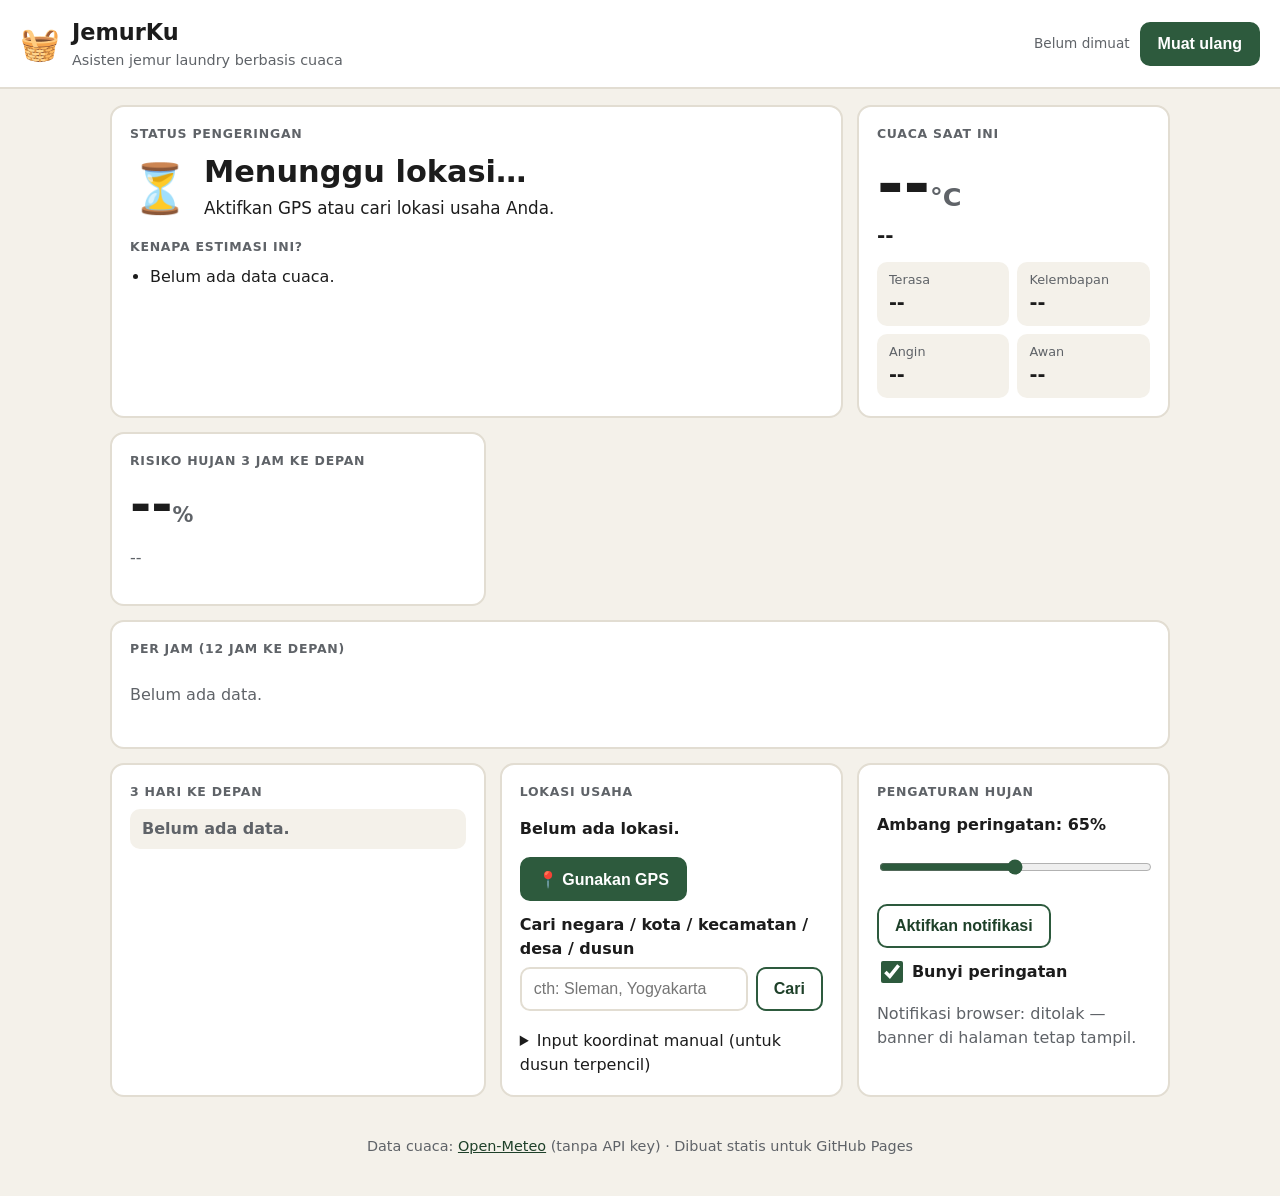
==== index.html @ e84fb37a "init: fondasi JemurKu (BRIEF, PRD, web app v1)" ====
<!DOCTYPE html>
<html lang="id">
<head>
  <meta charset="UTF-8">
  <meta name="viewport" content="width=device-width, initial-scale=1.0">
  <meta name="description" content="Web laundry dengan prakiraan cuaca Open-Meteo: estimasi pengeringan dan peringatan hujan.">
  <title>JemurKu — Laundry + Cuaca</title>
  <link rel="stylesheet" href="assets/css/style.css">
</head>
<body>
  <header class="topbar">
    <div class="brand">
      <span class="brand-icon" aria-hidden="true">🧺</span>
      <div>
        <h1>JemurKu</h1>
        <p>Asisten jemur laundry berbasis cuaca</p>
      </div>
    </div>
    <div class="topbar-actions">
      <span id="updateTime" class="update-time">Belum dimuat</span>
      <button id="btnRefresh" class="btn btn-primary" type="button">Muat ulang</button>
    </div>
  </header>

  <div id="rainBanner" class="rain-banner" hidden role="alert">
    <span aria-hidden="true">🌧️</span>
    <strong>Peringatan hujan!</strong>
    <span id="rainBannerText">Peluang hujan tinggi dalam 3 jam ke depan.</span>
  </div>

  <div id="appMessage" class="app-message" hidden></div>

  <main class="bento">
    <!-- 1. Status pengeringan hero -->
    <section class="card hero" id="statusCard" data-status="unknown" aria-live="polite">
      <p class="card-label">Status pengeringan</p>
      <div class="hero-main">
        <span id="statusIcon" class="hero-icon" aria-hidden="true">⏳</span>
        <div>
          <h2 id="statusTitle">Menunggu lokasi…</h2>
          <p id="statusDesc" class="hero-desc">Aktifkan GPS atau cari lokasi usaha Anda.</p>
        </div>
      </div>
      <div class="hero-reasons">
        <p class="card-label">Kenapa estimasi ini?</p>
        <ul id="reasonList">
          <li>Belum ada data cuaca.</li>
        </ul>
      </div>
    </section>

    <!-- 2. Cuaca saat ini -->
    <section class="card" aria-label="Cuaca saat ini">
      <p class="card-label">Cuaca saat ini</p>
      <div class="current-temp">
        <span id="curTemp">--</span><span class="unit">°C</span>
      </div>
      <p id="curCondition" class="current-condition">--</p>
      <dl class="stats">
        <div><dt>Terasa</dt><dd id="curFeels">--</dd></div>
        <div><dt>Kelembapan</dt><dd id="curHumidity">--</dd></div>
        <div><dt>Angin</dt><dd id="curWind">--</dd></div>
        <div><dt>Awan</dt><dd id="curCloud">--</dd></div>
      </dl>
    </section>

    <!-- 3. Risiko hujan -->
    <section class="card" aria-label="Risiko hujan">
      <p class="card-label">Risiko hujan 3 jam ke depan</p>
      <div class="risk-number"><span id="riskMax">--</span><span class="unit">%</span></div>
      <p id="riskText" class="muted">--</p>
      <ul id="riskHours" class="risk-hours"></ul>
    </section>

    <!-- 4. Per-jam -->
    <section class="card wide" aria-label="Prakiraan per jam">
      <p class="card-label">Per jam (12 jam ke depan)</p>
      <div id="hourlyStrip" class="hourly-strip">
        <p class="muted">Belum ada data.</p>
      </div>
    </section>

    <!-- 5. Harian -->
    <section class="card" aria-label="Prakiraan 3 hari">
      <p class="card-label">3 hari ke depan</p>
      <ul id="dailyList" class="daily-list">
        <li class="muted">Belum ada data.</li>
      </ul>
    </section>

    <!-- 6. Lokasi -->
    <section class="card" aria-label="Lokasi">
      <p class="card-label">Lokasi usaha</p>
      <p id="locationLabel" class="location-label">Belum ada lokasi.</p>
      <button id="btnGps" class="btn btn-primary" type="button">📍 Gunakan GPS</button>
      <label class="field-label" for="searchInput">Cari negara / kota / kecamatan / desa / dusun</label>
      <div class="search-row">
        <input id="searchInput" type="search" placeholder="cth: Sleman, Yogyakarta" autocomplete="off">
        <button id="btnSearch" class="btn" type="button">Cari</button>
      </div>
      <ul id="searchResults" class="search-results"></ul>
      <details class="manual-coord">
        <summary>Input koordinat manual (untuk dusun terpencil)</summary>
        <div class="coord-row">
          <label>Lat <input id="latInput" type="number" step="0.0001" min="-90" max="90" placeholder="-7.68"></label>
          <label>Lon <input id="lonInput" type="number" step="0.0001" min="-180" max="180" placeholder="110.37"></label>
          <button id="btnCoord" class="btn" type="button">Pakai</button>
        </div>
      </details>
    </section>

    <!-- 7. Pengaturan -->
    <section class="card" aria-label="Pengaturan notifikasi">
      <p class="card-label">Pengaturan hujan</p>
      <label class="field-label" for="thresholdRange">
        Ambang peringatan: <strong><span id="thresholdValue">65</span>%</strong>
      </label>
      <input id="thresholdRange" type="range" min="60" max="70" step="1" value="65">
      <div class="setting-row">
        <button id="btnNotify" class="btn" type="button">Aktifkan notifikasi</button>
        <label class="toggle"><input id="soundToggle" type="checkbox" checked> Bunyi peringatan</label>
      </div>
      <p id="notifyState" class="muted">Notifikasi browser: belum diminta.</p>
    </section>
  </main>

  <footer class="footer">
    <p>Data cuaca: <a href="https://open-meteo.com/" rel="noopener">Open-Meteo</a> (tanpa API key) · Dibuat statis untuk GitHub Pages</p>
  </footer>

  <script src="assets/js/location.js"></script>
  <script src="assets/js/weather.js"></script>
  <script src="assets/js/drying.js"></script>
  <script src="assets/js/notify.js"></script>
  <script src="assets/js/app.js"></script>
</body>
</html>
---- assets/css/style.css ----
/* JemurKu — solid colors only, tanpa gradient neon. */
:root {
  --bg: #f4f1ea;
  --card: #ffffff;
  --text: #1c1c1c;
  --muted: #5f6368;
  --border: #e2ddd2;
  --accent: #2d5a3d;
  --accent-dark: #1e4029;
  --green-bg: #dcfce7;
  --green-text: #14532d;
  --yellow-bg: #fef9c3;
  --yellow-text: #713f12;
  --orange-bg: #ffedd5;
  --orange-text: #7c2d12;
  --red-bg: #fee2e2;
  --red-text: #7f1d1d;
  --radius: 14px;
}

* { box-sizing: border-box; }

body {
  margin: 0;
  font-family: system-ui, -apple-system, "Segoe UI", Roboto, sans-serif;
  background: var(--bg);
  color: var(--text);
  line-height: 1.5;
}

.topbar {
  display: flex;
  flex-wrap: wrap;
  gap: 12px;
  align-items: center;
  justify-content: space-between;
  padding: 16px 20px;
  background: var(--card);
  border-bottom: 2px solid var(--border);
}

.brand { display: flex; gap: 12px; align-items: center; }
.brand-icon { font-size: 2rem; }
.brand h1 { margin: 0; font-size: 1.4rem; }
.brand p { margin: 0; color: var(--muted); font-size: 0.9rem; }

.topbar-actions { display: flex; gap: 10px; align-items: center; }
.update-time { color: var(--muted); font-size: 0.85rem; }

.btn {
  min-height: 44px;
  padding: 10px 16px;
  border-radius: 10px;
  border: 2px solid var(--accent);
  background: var(--card);
  color: var(--accent-dark);
  font-weight: 700;
  cursor: pointer;
  font-size: 1rem;
}
.btn:hover { background: #eef4ee; }
.btn-primary { background: var(--accent); color: #fff; }
.btn-primary:hover { background: var(--accent-dark); }

.rain-banner {
  margin: 12px 20px 0;
  padding: 14px 16px;
  border-radius: var(--radius);
  background: var(--red-bg);
  color: var(--red-text);
  border: 2px solid var(--red-text);
  font-size: 1.05rem;
}

.app-message {
  margin: 12px 20px 0;
  padding: 12px 16px;
  border-radius: var(--radius);
  background: var(--yellow-bg);
  color: var(--yellow-text);
  border: 2px solid var(--yellow-text);
}

.bento {
  display: grid;
  gap: 14px;
  padding: 16px 20px 24px;
  grid-template-columns: 1fr;
  max-width: 1100px;
  margin: 0 auto;
}

@media (min-width: 720px) {
  .bento { grid-template-columns: 1fr 1fr; }
  .card.hero, .card.wide { grid-column: 1 / -1; }
}

@media (min-width: 1024px) {
  .bento { grid-template-columns: 1.2fr 1fr 1fr; }
  .card.hero { grid-column: 1 / 3; }
  .card.wide { grid-column: 1 / -1; }
}

.card {
  background: var(--card);
  border: 2px solid var(--border);
  border-radius: var(--radius);
  padding: 18px;
}

.card-label {
  margin: 0 0 8px;
  text-transform: uppercase;
  letter-spacing: 0.06em;
  font-size: 0.78rem;
  font-weight: 800;
  color: var(--muted);
}

.muted { color: var(--muted); }

/* Hero status — warna kontras solid */
.hero-main { display: flex; gap: 14px; align-items: center; }
.hero-icon { font-size: 3rem; }
.hero h2 { margin: 0; font-size: 1.9rem; line-height: 1.15; }
.hero-desc { margin: 6px 0 0; font-size: 1.05rem; }

.card.hero[data-status="cepat"] { background: var(--green-bg); border-color: var(--green-text); }
.card.hero[data-status="cepat"] h2 { color: var(--green-text); }
.card.hero[data-status="normal"] { background: var(--yellow-bg); border-color: var(--yellow-text); }
.card.hero[data-status="normal"] h2 { color: var(--yellow-text); }
.card.hero[data-status="lambat"] { background: var(--orange-bg); border-color: var(--orange-text); }
.card.hero[data-status="lambat"] h2 { color: var(--orange-text); }
.card.hero[data-status="tunda"] { background: var(--red-bg); border-color: var(--red-text); }
.card.hero[data-status="tunda"] h2 { color: var(--red-text); }

.hero-reasons { margin-top: 14px; }
.hero-reasons ul { margin: 0; padding-left: 20px; }

/* Cuaca kini — angka raksasa */
.current-temp { font-size: 4rem; font-weight: 800; line-height: 1; }
.current-temp .unit { font-size: 1.6rem; font-weight: 600; color: var(--muted); }
.current-condition { font-size: 1.25rem; font-weight: 700; margin: 4px 0 12px; }

.stats { display: grid; grid-template-columns: 1fr 1fr; gap: 8px; margin: 0; }
.stats div { background: var(--bg); border-radius: 10px; padding: 8px 12px; }
.stats dt { font-size: 0.8rem; color: var(--muted); }
.stats dd { margin: 0; font-size: 1.2rem; font-weight: 800; }

/* Risiko */
.risk-number { font-size: 3.2rem; font-weight: 800; line-height: 1; }
.risk-number .unit { font-size: 1.3rem; color: var(--muted); }
.risk-hours { list-style: none; margin: 10px 0 0; padding: 0; display: flex; gap: 8px; }
.risk-hours li { background: var(--bg); border-radius: 8px; padding: 6px 10px; font-weight: 700; }

/* Per jam */
.hourly-strip { display: flex; gap: 10px; overflow-x: auto; padding-bottom: 6px; }
.hour-block { min-width: 86px; background: var(--bg); border-radius: 10px; padding: 8px 10px; text-align: center; }
.hour-block strong { display: block; font-size: 1.1rem; }
.hour-block .prob { color: var(--accent-dark); font-weight: 800; }

/* Harian */
.daily-list { list-style: none; margin: 0; padding: 0; display: grid; gap: 8px; }
.daily-list li { display: flex; justify-content: space-between; background: var(--bg); border-radius: 10px; padding: 8px 12px; font-weight: 600; }

/* Lokasi */
.location-label { font-weight: 700; }
.field-label { display: block; margin: 12px 0 6px; font-weight: 600; }
.search-row { display: flex; gap: 8px; }
.search-row input { flex: 1; min-height: 44px; border-radius: 10px; border: 2px solid var(--border); padding: 8px 12px; font-size: 1rem; }
.search-results { list-style: none; margin: 8px 0 0; padding: 0; display: grid; gap: 6px; }
.search-results button { width: 100%; text-align: left; min-height: 44px; border-radius: 10px; border: 2px solid var(--border); background: var(--bg); padding: 8px 12px; cursor: pointer; font-size: 0.95rem; }
.search-results button:hover { border-color: var(--accent); }
.manual-coord { margin-top: 10px; }
.coord-row { display: flex; flex-wrap: wrap; gap: 8px; align-items: end; margin-top: 8px; }
.coord-row input { width: 110px; min-height: 44px; border-radius: 10px; border: 2px solid var(--border); padding: 8px; font-size: 1rem; }

/* Pengaturan */
#thresholdRange { width: 100%; min-height: 44px; accent-color: var(--accent); }
.setting-row { display: flex; flex-wrap: wrap; gap: 10px; align-items: center; margin-top: 8px; }
.toggle { display: flex; gap: 6px; align-items: center; font-weight: 600; }
.toggle input { width: 22px; height: 22px; accent-color: var(--accent); }

.footer { text-align: center; color: var(--muted); padding: 0 20px 24px; font-size: 0.9rem; }
.footer a { color: var(--accent-dark); }
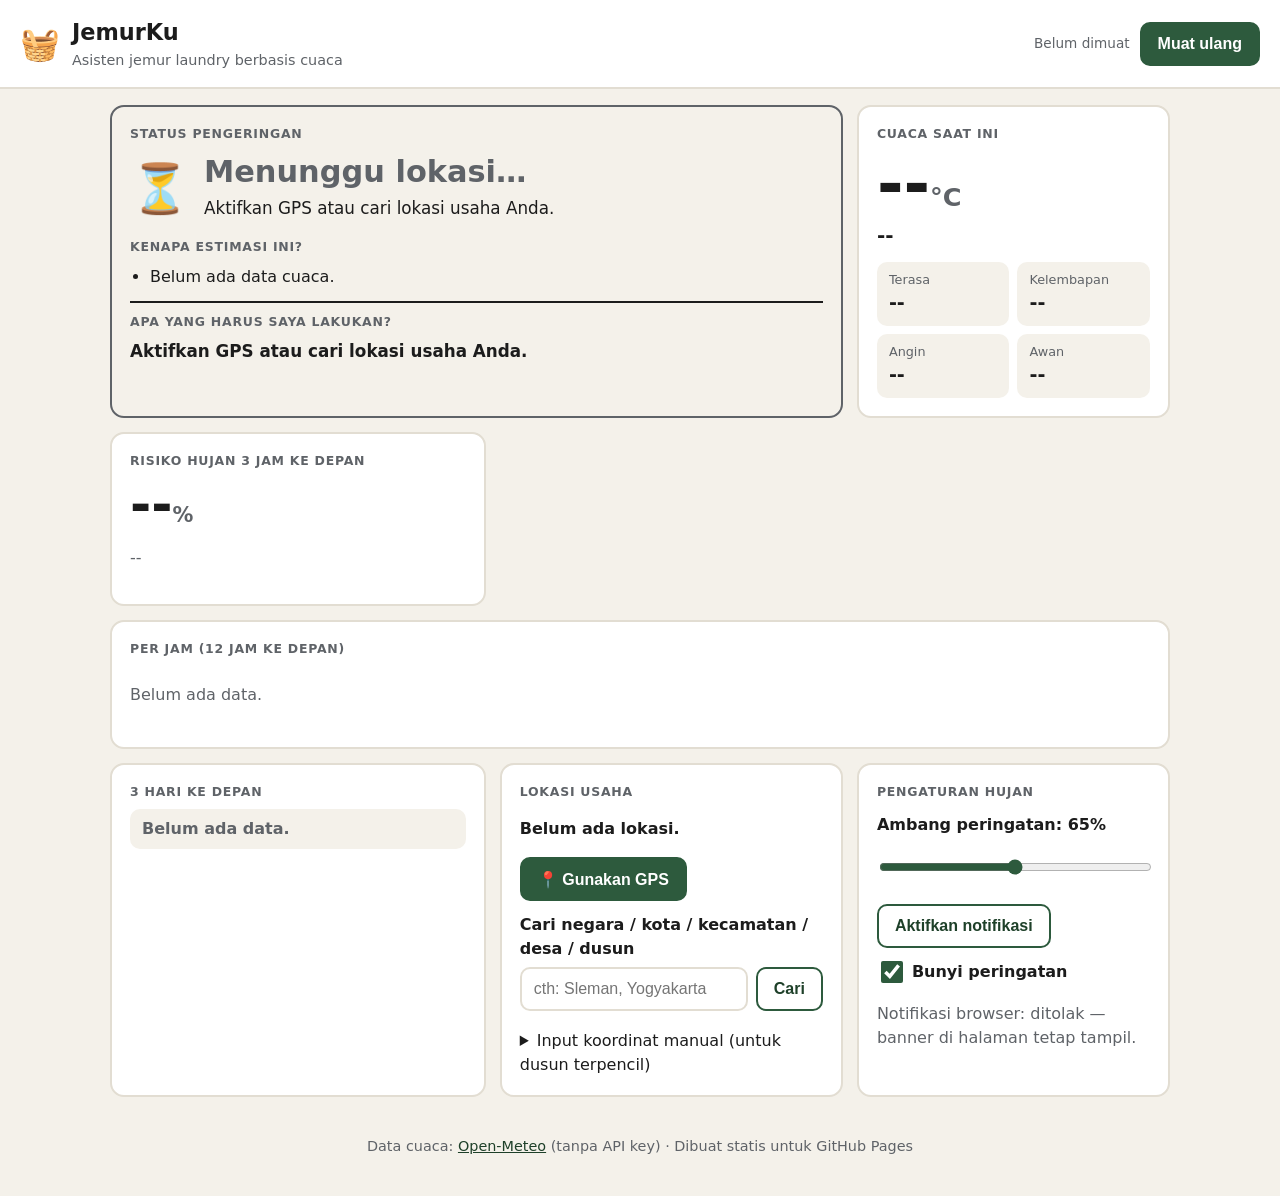
==== commit 28d17981: "fase2: mode mandiri cache + badge basi, aksi hero per status + jam aman" ====
--- a/index.html
+++ b/index.html
@@ -17,6 +17,7 @@
       </div>
     </div>
     <div class="topbar-actions">
+      <span id="staleBadge" class="stale-badge" hidden>Data terakhir</span>
       <span id="updateTime" class="update-time">Belum dimuat</span>
       <button id="btnRefresh" class="btn btn-primary" type="button">Muat ulang</button>
     </div>
@@ -46,6 +47,10 @@
         <ul id="reasonList">
           <li>Belum ada data cuaca.</li>
         </ul>
+      </div>
+      <div class="hero-action">
+        <p class="card-label">Apa yang harus saya lakukan?</p>
+        <p id="actionText" class="hero-desc">Aktifkan GPS atau cari lokasi usaha Anda.</p>
       </div>
     </section>
 
--- a/assets/css/style.css
+++ b/assets/css/style.css
@@ -26,7 +26,10 @@
   background: var(--bg);
   color: var(--text);
   line-height: 1.5;
-}
+  overflow-x: hidden;
+}
+
+img { max-width: 100%; }
 
 .topbar {
   display: flex;
@@ -44,8 +47,14 @@
 .brand h1 { margin: 0; font-size: 1.4rem; }
 .brand p { margin: 0; color: var(--muted); font-size: 0.9rem; }
 
-.topbar-actions { display: flex; gap: 10px; align-items: center; }
+.topbar-actions { display: flex; gap: 10px; align-items: center; flex-wrap: wrap; }
 .update-time { color: var(--muted); font-size: 0.85rem; }
+.stale-badge {
+  font-size: 0.8rem; font-weight: 800;
+  background: var(--yellow-bg); color: var(--yellow-text);
+  border: 2px solid var(--yellow-text); border-radius: 8px;
+  padding: 2px 10px;
+}
 
 .btn {
   min-height: 44px;
@@ -61,6 +70,11 @@
 .btn:hover { background: #eef4ee; }
 .btn-primary { background: var(--accent); color: #fff; }
 .btn-primary:hover { background: var(--accent-dark); }
+.btn:disabled { opacity: 0.55; cursor: not-allowed; }
+.btn:focus-visible, a:focus-visible, button:focus-visible, input:focus-visible, summary:focus-visible {
+  outline: 3px solid var(--accent-dark);
+  outline-offset: 2px;
+}
 
 .rain-banner {
   margin: 12px 20px 0;
@@ -101,6 +115,9 @@
   .card.wide { grid-column: 1 / -1; }
 }
 
+/* B1 hero-first: hero selalu paling atas di mobile */
+.card.hero { order: -1; }
+
 .card {
   background: var(--card);
   border: 2px solid var(--border);
@@ -133,9 +150,13 @@
 .card.hero[data-status="lambat"] h2 { color: var(--orange-text); }
 .card.hero[data-status="tunda"] { background: var(--red-bg); border-color: var(--red-text); }
 .card.hero[data-status="tunda"] h2 { color: var(--red-text); }
+.card.hero[data-status="unknown"] { background: var(--bg); border-color: var(--muted); }
+.card.hero[data-status="unknown"] h2 { color: var(--muted); }
 
 .hero-reasons { margin-top: 14px; }
 .hero-reasons ul { margin: 0; padding-left: 20px; }
+.hero-action { margin-top: 12px; border-top: 2px solid currentColor; padding-top: 10px; }
+.hero-action .hero-desc { font-weight: 700; }
 
 /* Cuaca kini — angka raksasa */
 .current-temp { font-size: 4rem; font-weight: 800; line-height: 1; }
@@ -148,14 +169,17 @@
 .stats dd { margin: 0; font-size: 1.2rem; font-weight: 800; }
 
 /* Risiko */
-.risk-number { font-size: 3.2rem; font-weight: 800; line-height: 1; }
+.risk-number { font-size: 2.6rem; font-weight: 800; line-height: 1; }
+@media (min-width: 720px) {
+  .risk-number { font-size: 3.2rem; }
+}
 .risk-number .unit { font-size: 1.3rem; color: var(--muted); }
 .risk-hours { list-style: none; margin: 10px 0 0; padding: 0; display: flex; gap: 8px; }
 .risk-hours li { background: var(--bg); border-radius: 8px; padding: 6px 10px; font-weight: 700; }
 
 /* Per jam */
-.hourly-strip { display: flex; gap: 10px; overflow-x: auto; padding-bottom: 6px; }
-.hour-block { min-width: 86px; background: var(--bg); border-radius: 10px; padding: 8px 10px; text-align: center; }
+.hourly-strip { display: flex; gap: 10px; overflow-x: auto; padding-bottom: 6px; scroll-snap-type: x mandatory; }
+.hour-block { min-width: 86px; background: var(--bg); border-radius: 10px; padding: 8px 10px; text-align: center; scroll-snap-align: start; }
 .hour-block strong { display: block; font-size: 1.1rem; }
 .hour-block .prob { color: var(--accent-dark); font-weight: 800; }
 
